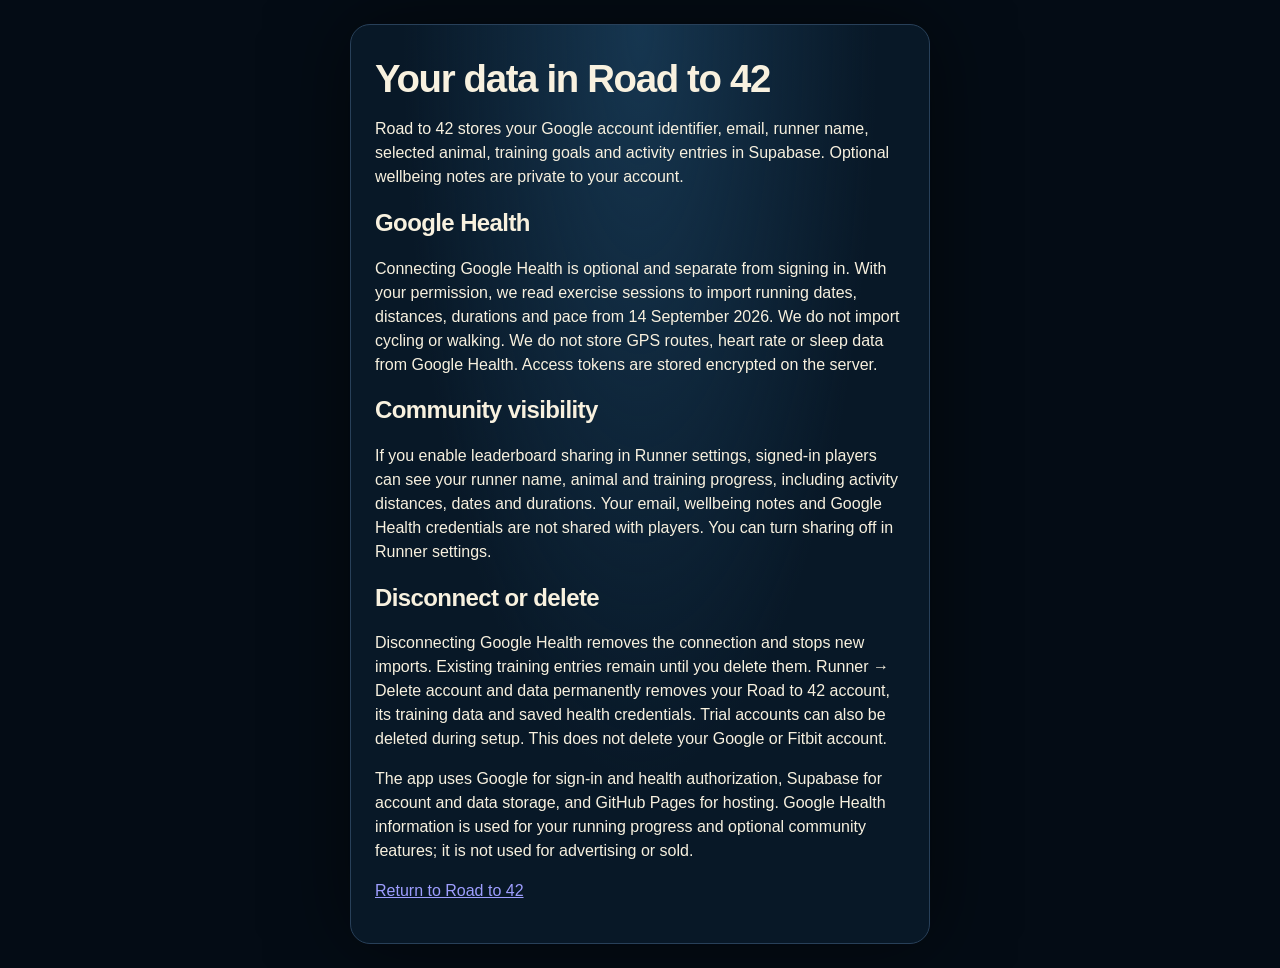
==== privacy.html @ 0b2d1c83 "Add Google Health running sync and consolidate runner setup, goals and mobile flows" ====
<!doctype html><html lang="en"><head><meta charset="utf-8"><meta name="viewport" content="width=device-width,initial-scale=1"><title>Privacy · Road to 42</title><link rel="stylesheet" href="theme.css?v=43"></head><body><main class="app" style="padding:24px"><h1>Your data in Road to 42</h1><p>Road to 42 stores your Google account identifier, email, runner name, selected animal, training goals and activity entries in Supabase. Optional wellbeing notes are private to your account.</p><h2>Google Health</h2><p>Connecting Google Health is optional and separate from signing in. With your permission, we read exercise sessions to import running dates, distances, durations and pace from 14 September 2026. We do not import cycling or walking. We do not store GPS routes, heart rate or sleep data from Google Health. Access tokens are stored encrypted on the server.</p><h2>Community visibility</h2><p>If you enable leaderboard sharing in Runner settings, signed-in players can see your runner name, animal and training progress, including activity distances, dates and durations. Your email, wellbeing notes and Google Health credentials are not shared with players. You can turn sharing off in Runner settings.</p><h2>Disconnect or delete</h2><p>Disconnecting Google Health removes the connection and stops new imports. Existing training entries remain until you delete them. Runner → Delete account and data permanently removes your Road to 42 account, its training data and saved health credentials. Trial accounts can also be deleted during setup. This does not delete your Google or Fitbit account.</p><p>The app uses Google for sign-in and health authorization, Supabase for account and data storage, and GitHub Pages for hosting. Google Health information is used for your running progress and optional community features; it is not used for advertising or sold.</p><p><a href="./">Return to Road to 42</a></p></main></body></html>
---- theme.css ----
html{min-height:100%;background:#040c15;-webkit-text-size-adjust:100%}
body{min-height:100svh;background:#040c15;-webkit-font-smoothing:antialiased;overscroll-behavior-y:none}
.app{min-height:100svh}
:root{color-scheme:dark;--ink:#f8f1df;--muted:#b1becb;--gold:#f1bd63;--line:#aa844a70;--surface:#102437;--base:#081827;--green:#78d59c;font-family:Inter,-apple-system,BlinkMacSystemFont,"Segoe UI",sans-serif;font-size:16px}*{box-sizing:border-box}body{margin:0;background:#040c15;color:var(--ink);line-height:1.5}button,input,select{font:inherit}button{cursor:pointer;color:inherit;touch-action:manipulation}button:disabled{opacity:.55;cursor:wait}button,input,select{ -webkit-tap-highlight-color:transparent}button:focus-visible,input:focus-visible,select:focus-visible{outline:3px solid var(--gold);outline-offset:4px}.hidden{display:none!important}.app{max-width:580px;margin:auto;min-height:100svh;background:radial-gradient(ellipse at top,#163650 0,transparent 58%),var(--base);box-shadow:0 0 80px #0008}.hero{aspect-ratio:1024/1220;background:url('road%20to%2042.png') center top/100% auto no-repeat;position:relative}.hero:after{content:"";position:absolute;inset:76% 0 0;background:linear-gradient(transparent,var(--base))}.setup{position:relative;padding:0 24px 36px;margin-top:-24px}#auth .setup{text-align:center;background:linear-gradient(transparent,var(--base) 20%)}.authBrand{display:flex;justify-content:center;align-items:center;gap:12px;margin-bottom:20px}.authBrand img,.brandIcon{border:1px solid var(--line);border-radius:12px;object-fit:contain}.authBrand img{width:48px;height:48px}.kicker,small{font-size:.75rem;letter-spacing:.09em;font-weight:750;color:var(--gold)}h1,h2,h3,p{overflow-wrap:anywhere}h1{font-size:clamp(1.8rem,6vw,2.4rem);line-height:1.15;margin:8px 0 12px;letter-spacing:-.035em}h2{line-height:1.15;letter-spacing:-.025em}h3{font-size:1.1rem;margin:0 0 12px}.sub{font-size:.9rem;color:var(--muted);line-height:1.55}.authHint{font-size:.8rem;color:var(--muted);margin:16px auto;max-width:300px}#auth .card{padding:0;border:0;background:none;box-shadow:none}.card{background:linear-gradient(135deg,#183149cc,#0a1929f5);border:1px solid var(--line);border-radius:12px;padding:20px;margin:14px 0;box-shadow:inset 0 1px #ffdc9b16,0 8px 22px #0002}.field{display:block;font-size:.8rem;letter-spacing:.025em;font-weight:700;color:#d3dbe3;margin:12px 0}.field input,.field select{display:block;width:100%;min-width:0;min-height:50px;background:#061321;border:1px solid #63809b88;border-radius:9px;color:var(--ink);padding:11px 12px;margin-top:7px;font-size:1rem;font-weight:500}.field input:focus,.field select:focus{border-color:var(--gold)}.field input::placeholder{color:#92a6b8}select option{background:var(--base)}.grid{display:grid;grid-template-columns:1fr 1fr;gap:12px}.cta{width:100%;min-height:52px;border:1px solid #ffdda0;border-radius:9px;background:linear-gradient(135deg,#fbd48b,#dea043);color:#132030;padding:14px;font-weight:800;margin-top:12px;box-shadow:0 4px 16px #0003}.cta:hover{filter:brightness(1.08)}.google{display:flex;align-items:center;justify-content:center;gap:14px;background:#fff;color:#202124;border:1px solid #dadce0;box-shadow:0 5px 24px #0005;border-radius:28px;font-weight:600}.google svg{flex:none}.top{padding:20px 18px 18px;display:flex;align-items:center;gap:12px}.brandIcon{width:48px;height:48px;flex:none}.top>div{min-width:0;flex:1}.top h2{margin:3px 0 0;font-size:1.3rem}.top small{font-size:.7rem}.top .cloud{display:none}.pill{border:1px solid var(--line);background:#122b40;border-radius:9px;padding:10px 12px;font-size:.875rem;font-weight:650;min-height:44px}.page{display:none;padding:0 18px 120px}.page.active{display:block}.homeCover{aspect-ratio:1024/1190;background:url('road%20to%2042.png') center top/100% auto no-repeat;border:1px solid var(--line);border-radius:12px 12px 0 0}.quickActions{display:grid;grid-template-columns:repeat(3,1fr);gap:8px;margin:-1px 0 20px}.quickActions button{border:1px solid var(--line);background:linear-gradient(#183247,#081827);font-weight:750;padding:12px 4px;color:var(--gold);font-size:.875rem;border-radius:0 0 10px 10px}.quickActions span{display:block;font-size:1.6rem;line-height:1.2;margin-bottom:5px}.dashhero{height:210px;border:1px solid var(--line);border-radius:12px;background:radial-gradient(ellipse at 95% 15%,#47698b80,transparent 70%),linear-gradient(120deg,#102435,#061321);position:relative;overflow:hidden}.dashhero:after{content:"";position:absolute;inset:0;background:linear-gradient(90deg,#07172b70,transparent)}.dashhero .heroAvatar{position:absolute;z-index:1;width:54%;height:98%;right:-1%;bottom:-3%;object-fit:contain;object-position:right bottom;filter:drop-shadow(0 12px 12px #0006);pointer-events:none}.heroText{position:relative;z-index:2;max-width:54%;padding:24px 0 20px 18px}.heroText b{display:block;font-size:1.45rem;line-height:1.2;margin:8px 0}.heroText>span{font-size:.9rem;color:#d3dbe3}.evolutionTag{margin-top:14px;display:block;font-size:.7rem;color:var(--gold);line-height:1.5;letter-spacing:.04em}.stats{display:grid;grid-template-columns:repeat(3,1fr);background:#102437;border:1px solid var(--line);border-radius:12px;overflow:hidden;margin:14px 0}.stats div{text-align:center;padding:16px 4px;border-right:1px solid var(--line)}.stats div:last-child{border:0}.stats b{display:block;font-size:1.4rem;color:var(--ink)}.stats span{display:block;font-size:.7rem;color:var(--muted);font-weight:700;letter-spacing:.03em;margin-top:4px}.xpTop{display:flex;justify-content:space-between;gap:12px;align-items:center;flex-wrap:wrap}.xpTop h3{margin:4px 0 0}.xpBig{font-size:1.4rem;font-weight:800;color:var(--gold)}#xpText{margin-bottom:0;font-size:.875rem;color:var(--muted)}.bar{height:10px;background:#030e18;border:1px solid #8098ad66;border-radius:10px;overflow:hidden;margin-top:16px}.bar i{display:block;height:100%;background:linear-gradient(90deg,#268252,#87dda1);border-radius:10px;transition:width .4s ease}.power{font-size:2rem;font-weight:800;color:var(--gold)}.power small{letter-spacing:0;color:var(--muted);font-size:.8rem}.gates{display:grid;grid-template-columns:1fr 1fr;gap:10px;margin-top:18px}.gate{background:#071725;border:1px solid #64809b44;border-radius:9px;padding:12px}.gate b{font-size:1.1rem}.gate span{display:block;font-size:.7rem;color:var(--muted);margin-top:4px;letter-spacing:.04em}.title{text-align:left;margin:14px 0 24px;padding-bottom:16px;border-bottom:1px solid var(--line)}.title h2{font-size:2rem;margin:7px 0}.title p{margin-bottom:0}.logtype{display:grid;grid-template-columns:repeat(3,1fr);gap:8px;margin-bottom:20px}.logtype button{border:1px solid #657e9880;background:#071725;border-radius:9px;padding:12px 4px;min-height:48px;font-size:.875rem;font-weight:600}.logtype button.on{background:linear-gradient(135deg,#fbd48b,#dea043);color:#102033;border-color:#ffdda0}.scale{display:grid;grid-template-columns:repeat(5,1fr);gap:8px;position:relative}.scale input{position:absolute;opacity:0;width:1px;height:1px}.scale label{display:grid;place-items:center;min-height:48px;border:1px solid #637f9b88;background:#071725;border-radius:9px;cursor:pointer;font-weight:650}.scale input:checked+label{background:var(--gold);color:#102033;border-color:#ffdda0}.scale input:focus-visible+label{outline:3px solid #fff;outline-offset:3px}.scaleHint{display:flex;justify-content:space-between;font-size:.8rem}.notice{background:#142d40;border:1px solid var(--gold);border-radius:9px;padding:14px;font-size:.9rem;margin-top:12px;overflow-wrap:anywhere}.activity,.rank,.account{display:flex;align-items:center;gap:12px}.activityMain,.rankBody{flex:1;min-width:0;overflow-wrap:anywhere}.delete{border:1px solid #a8707588;background:#34232c;color:#ffbfc2;border-radius:8px;padding:10px;font-size:.75rem;font-weight:700;min-height:44px}.nav{position:fixed;bottom:0;left:50%;transform:translateX(-50%);width:min(580px,100%);display:grid;grid-template-columns:repeat(5,minmax(0,1fr));background:#081827f5;border-top:1px solid #c39b5c;padding:10px 6px calc(10px + env(safe-area-inset-bottom));z-index:5;backdrop-filter:blur(18px);box-shadow:0 -8px 30px #0004}.nav button{border:0;background:transparent;color:#c1c9d2;font-size:1.4rem;min-height:48px;padding:4px 1px;border-radius:8px}.nav button.active{color:var(--gold);background:linear-gradient(#f1bd6318,#f1bd6308);box-shadow:inset 0 -2px var(--gold)}.nav span{display:block;font-size:.7rem;font-weight:650;margin-top:3px}.rankNo{width:26px;height:32px;display:grid;place-items:center;color:var(--gold);font-weight:800;flex:none}.rankScore{text-align:right}.rankScore b{display:block;font-size:1.4rem;color:var(--gold)}.rankScore small{font-size:.65rem;color:var(--muted)}.rank h3{font-size:1rem}.rank .sub{font-size:.8rem}.avatar{width:72px;height:80px;border-radius:12px;object-fit:contain;background:#071725;flex:none}.rankAvatar{width:52px;height:64px;object-fit:contain;flex:none}.menu button{width:100%;border:0;background:none;padding:6px 2px;text-align:left;font-weight:650;min-height:44px}.cloud{color:var(--green);font-size:.75rem}.characterIntro{display:flex;align-items:center;justify-content:space-between;gap:12px;margin-bottom:16px}.characterIntro h3{margin:3px 0 0}.characterIntro .sub{font-size:.8rem;max-width:125px;text-align:right}.characterGrid{display:grid;grid-template-columns:repeat(4,minmax(0,1fr));gap:8px}.characterChoice{appearance:none;border:1px solid #49658080;background:linear-gradient(#17334b,#091927);border-radius:10px;padding:5px 2px 9px;font-size:.8rem;font-weight:650;min-width:0}.characterChoice img{display:block;width:100%;aspect-ratio:1;object-fit:contain}.characterChoice.selected{border:2px solid var(--gold);padding:4px 1px 8px;background:radial-gradient(ellipse at center,#8d672e66,#102437);color:#ffdc9b;box-shadow:0 0 0 2px #e9a44318}.pickerStatus{margin:10px 0 0;color:var(--green);font-size:.8rem;min-height:20px}.emptyState{padding:30px 22px;text-align:center}.account>div{min-width:0;overflow-wrap:anywhere}#profile .hero{aspect-ratio:2/1;background-position:center 31%}#profile .setup{margin-top:0}#profile .setup>.kicker{margin-top:12px}
@media(min-width:760px){body{padding:24px 0}.app{border:1px solid #284059;border-radius:20px;overflow:hidden}.nav{border-left:1px solid #284059;border-right:1px solid #284059}.hero{max-height:620px}#auth .setup{padding-bottom:50px}}
@media(max-width:360px){.page{padding-left:12px;padding-right:12px}.card{padding:14px}.setup{padding-left:16px;padding-right:16px}.top{gap:8px;padding-left:12px;padding-right:12px}.top small{font-size:.65rem}.characterGrid{gap:5px}.rank{gap:7px}.rankAvatar{width:40px}.rankNo{width:20px}.heroText b{font-size:1.2rem}.stats span{font-size:.65rem}.nav span{font-size:.65rem}}
@media(prefers-reduced-motion:reduce){*{scroll-behavior:auto!important;transition:none!important}}

.uiIcon{display:inline-block;width:24px;height:24px;vertical-align:middle}.nav .uiIcon{display:block;margin:0 auto}.quickActions .uiIcon{width:28px;height:28px}
.profileSetupHead{display:flex;align-items:end;justify-content:space-between;gap:16px;margin-top:12px}.profileSetupHead h1{margin-bottom:6px}.profileSetupHead .sub{margin:0;max-width:320px}.setupAvatar{width:88px;height:108px;object-fit:contain;filter:drop-shadow(0 10px 8px #0007);flex:none}.textButton{display:block;margin:18px auto 0;border:0;background:none;color:var(--muted);font-size:.82rem;text-decoration:underline;text-underline-offset:3px;padding:10px}.accountHero{position:relative;min-height:116px;padding-right:56px;background:linear-gradient(135deg,#183c52,#0b1b2b)}.accountHome{position:absolute;right:14px;top:14px;width:40px;height:40px;border:1px solid var(--line);border-radius:10px;background:#17344a;color:var(--gold);font-size:1.35rem}.runnerIdentity{background:linear-gradient(135deg,#183149,#0a1929)}.lockBadge{border:1px solid #78d59c66;border-radius:999px;padding:5px 8px;color:var(--green);font-size:.65rem;letter-spacing:.07em;font-weight:800}.runnerIdentityBody{display:flex;gap:14px;align-items:center;border-top:1px solid #aa844a40;padding-top:14px}.runnerProfileAvatar{width:82px;height:88px;object-fit:contain;background:#071725;border-radius:12px;flex:none}.runnerIdentityBody .pickerStatus{margin:0 0 5px}.runnerIdentityBody .sub{margin:0;font-size:.8rem}.profileActions{margin-top:12px}.logoutButton{color:#ffbfc2!important}.logoutButton:hover{background:#34232c!important;border-radius:8px}
.xpDistance{margin:10px 0 0;padding:10px 12px;border:1px solid #f1bd6366;border-radius:8px;background:#f1bd6312;color:var(--gold);font-size:.86rem;font-weight:750}
.sectionHeading{display:flex;align-items:flex-start;justify-content:space-between;gap:12px}.sectionHeading h3{margin:4px 0 0}.sectionValue{color:var(--gold);font-weight:800;white-space:nowrap}.journeyMap{display:grid;grid-template-columns:repeat(5,1fr);gap:5px;position:relative;margin:20px 0 12px}.journeyMap:before{content:"";position:absolute;left:7%;right:7%;top:12px;height:3px;background:#375066;z-index:0}.journeyStop{position:relative;z-index:1;text-align:center;color:var(--muted);font-size:.65rem}.journeyDot{width:27px;height:27px;display:grid;place-items:center;margin:0 auto 6px;border:2px solid #4d6980;border-radius:50%;background:#071725;color:#8398a8;font-size:.75rem;font-weight:800}.journeyStop.done .journeyDot{border-color:var(--green);background:#174833;color:#d6ffe4}.journeyStop.current .journeyDot{border-color:var(--gold);background:var(--gold);color:#102033;box-shadow:0 0 0 4px #f1bd6330}.journeyStop.current,.journeyStop.done{color:var(--ink)}.rewardGrid{display:grid;grid-template-columns:repeat(3,1fr);gap:8px;margin-top:14px}.reward{min-height:86px;padding:10px 6px;text-align:center;background:#071725;border:1px solid #64809b44;border-radius:9px;color:#71889a}.reward.unlocked{border-color:#f1bd6366;color:var(--gold);background:linear-gradient(145deg,#3e321c,#0b1d2b)}.rewardIcon{display:block;font-size:1.55rem;line-height:1.1;margin-bottom:6px;filter:grayscale(1)}.reward.unlocked .rewardIcon{filter:none}.reward span{display:block;font-size:.68rem;font-weight:750;line-height:1.2}.streakCard{background:linear-gradient(135deg,#183b45,#0a1929)}.challengeCard{border-color:#f1bd6366}.challengeBar{height:10px;background:#030e18;border:1px solid #8098ad66;border-radius:10px;overflow:hidden;margin-top:16px}.challengeBar i{display:block;height:100%;width:0;background:linear-gradient(90deg,#268252,#f1bd63);border-radius:10px;transition:width .4s ease}.challengeMeta{display:flex;justify-content:space-between;gap:8px;margin-top:8px;color:var(--muted);font-size:.78rem}.challengeMeta span:last-child{color:var(--gold);font-weight:750}.runCelebration{border-color:var(--green);background:linear-gradient(135deg,#174833,#0b1d2b);color:#d6ffe4}.runCelebration strong{color:#f1bd63}.weeklyRank{margin-top:10px;padding:10px 12px;border-radius:9px;background:#071725;border:1px solid #64809b44}.weeklyRank b{color:var(--gold)}
.readinessCard{border-color:#78d59c66;background:linear-gradient(135deg,#173d3f,#0a1929)}
.deleteAccountButton{color:#ff8f95!important;border-top:1px solid #72434b!important;margin-top:6px!important;padding-top:14px!important}.modalOverlay{position:fixed;inset:0;z-index:30;display:grid;place-items:center;padding:20px;background:#020811dc;backdrop-filter:blur(10px);overflow-y:auto}.modalCard{width:min(500px,100%);max-height:calc(100svh - 40px);overflow-y:auto;border:1px solid var(--line);border-radius:16px;padding:24px;background:linear-gradient(145deg,#183149,#071725);box-shadow:0 22px 70px #000b}.modalCard h2{margin:7px 0 10px}.goalComparison{display:grid;grid-template-columns:1fr 1fr;gap:10px;margin:18px 0}.goalComparison span{padding:13px;border:1px solid #64809b55;border-radius:10px;background:#061321;color:var(--muted);font-size:.75rem}.goalComparison strong{display:block;margin-top:3px;color:var(--ink);font-size:1.25rem}.goalComparison span:last-child strong{color:var(--gold)}.secondaryButton,.dangerButton{width:100%;min-height:48px;margin-top:10px;border-radius:9px;padding:12px;font-weight:750}.secondaryButton{border:1px solid #64809b88;background:#0b2032;color:var(--ink)}.dangerButton{border:1px solid #ff9ca1;background:#7b2631;color:#fff}.dangerButton:disabled{opacity:.45}.dangerModal{border-color:#a4545d}.dangerModal small{color:#ff9ca1}.modalFootnote{margin:14px 0 0;color:var(--muted);font-size:.75rem;line-height:1.45}


/* One document scroll surface on mobile; hidden tabs never consume height. */
html{height:auto;min-height:100%;overflow-x:clip;overflow-y:auto}
body{height:auto;min-height:100svh;overflow:visible;overscroll-behavior-y:auto;touch-action:auto}
.app{height:auto;min-height:100svh;overflow:visible}
main{height:auto;min-height:0;overflow:visible}
.page{height:auto;min-height:0;overflow:visible;padding-bottom:calc(110px + env(safe-area-inset-bottom))}
.grid>*{min-width:0}.field input[type=date]{min-width:0;max-width:100%;appearance:none;-webkit-appearance:none}
.top{padding-top:calc(16px + env(safe-area-inset-top))}
.checkLabel{display:flex;align-items:flex-start;gap:10px;font-size:.875rem;color:var(--muted);margin:16px 0}.checkLabel input{width:20px;height:20px;flex:none;accent-color:var(--gold)}
.wellbeing{margin:16px 0}.wellbeing summary{cursor:pointer;min-height:48px;padding:12px 0;color:var(--gold)}
.rewardGrid .reward{cursor:pointer;width:100%;font:inherit}.reward:focus-visible{outline:2px solid var(--gold)}
.healthReview{padding:14px 0;border-top:1px solid var(--line)}.healthReview select{width:100%;min-height:48px;background:var(--base);color:var(--ink)}
.sectionHeading{flex-wrap:wrap}.sectionValue{white-space:normal}
#auth .hero{max-height:45svh;background-size:cover;background-position:center 32%}
#profile .hero{max-height:160px;background-size:cover}
.modalOverlay{overscroll-behavior:contain}.modalCard{max-height:calc(100dvh - 40px)}
@media(max-width:380px){.characterGrid{grid-template-columns:repeat(2,minmax(0,1fr))}.characterChoice img{max-height:100px}.grid{grid-template-columns:1fr}.page{padding-inline:12px}}
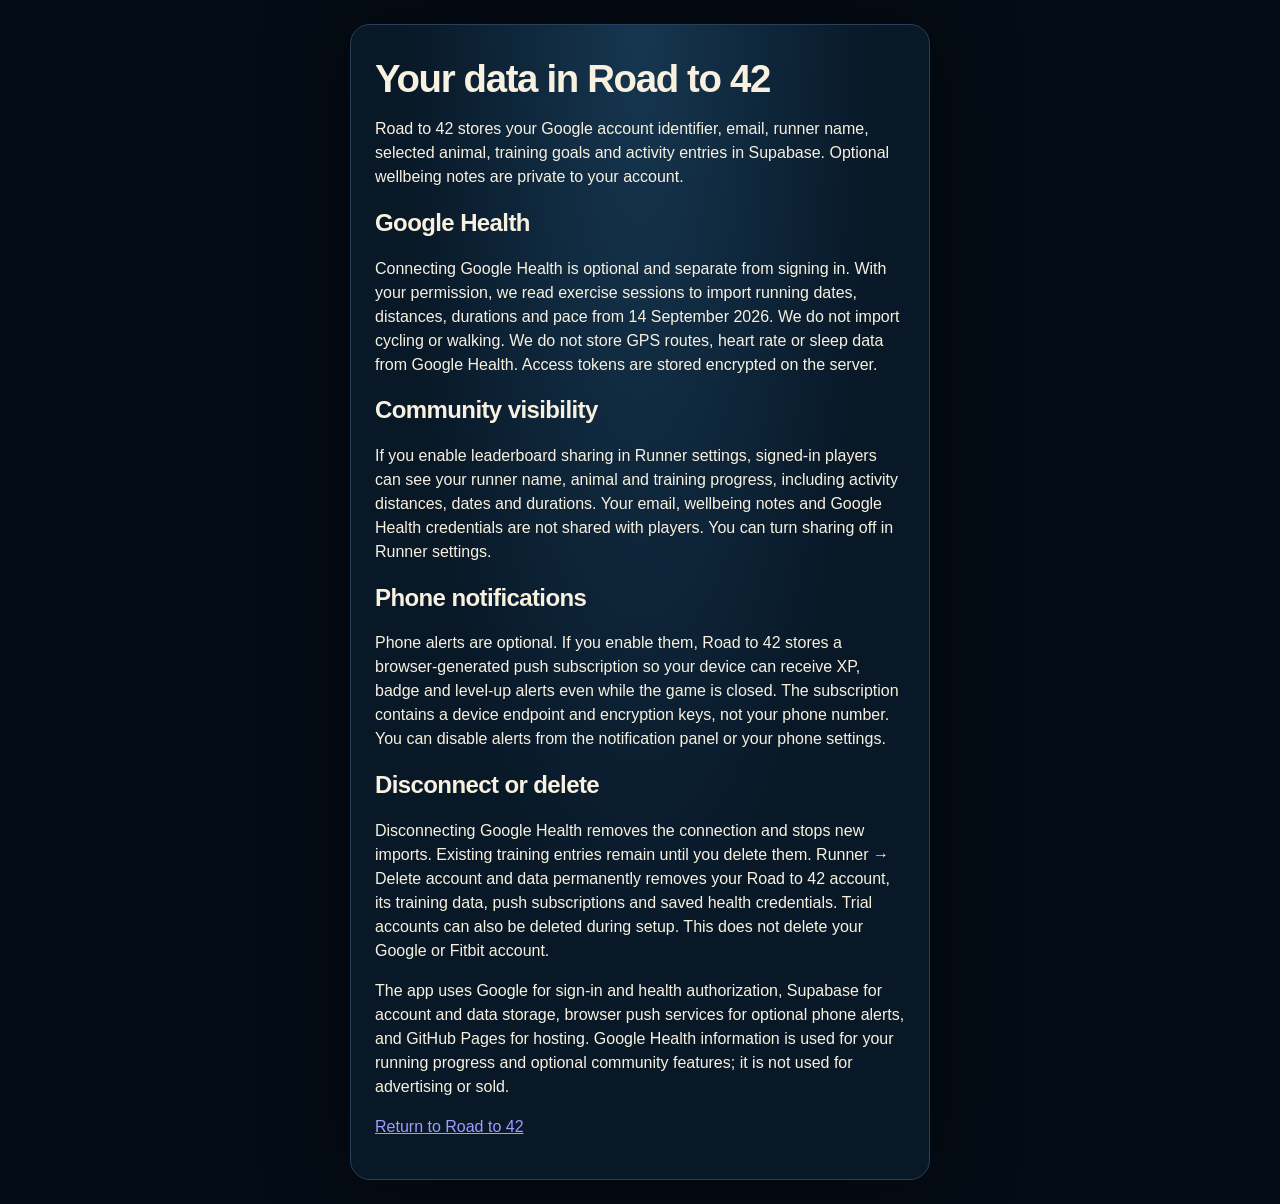
==== commit 5ff416ed: "Add secure Android and iPhone push notifications" ====
--- a/privacy.html
+++ b/privacy.html
@@ -1 +1 @@
-<!doctype html><html lang="en"><head><meta charset="utf-8"><meta name="viewport" content="width=device-width,initial-scale=1"><title>Privacy · Road to 42</title><link rel="stylesheet" href="theme.css?v=43"></head><body><main class="app" style="padding:24px"><h1>Your data in Road to 42</h1><p>Road to 42 stores your Google account identifier, email, runner name, selected animal, training goals and activity entries in Supabase. Optional wellbeing notes are private to your account.</p><h2>Google Health</h2><p>Connecting Google Health is optional and separate from signing in. With your permission, we read exercise sessions to import running dates, distances, durations and pace from 14 September 2026. We do not import cycling or walking. We do not store GPS routes, heart rate or sleep data from Google Health. Access tokens are stored encrypted on the server.</p><h2>Community visibility</h2><p>If you enable leaderboard sharing in Runner settings, signed-in players can see your runner name, animal and training progress, including activity distances, dates and durations. Your email, wellbeing notes and Google Health credentials are not shared with players. You can turn sharing off in Runner settings.</p><h2>Disconnect or delete</h2><p>Disconnecting Google Health removes the connection and stops new imports. Existing training entries remain until you delete them. Runner → Delete account and data permanently removes your Road to 42 account, its training data and saved health credentials. Trial accounts can also be deleted during setup. This does not delete your Google or Fitbit account.</p><p>The app uses Google for sign-in and health authorization, Supabase for account and data storage, and GitHub Pages for hosting. Google Health information is used for your running progress and optional community features; it is not used for advertising or sold.</p><p><a href="./">Return to Road to 42</a></p></main></body></html>
+<!doctype html><html lang="en"><head><meta charset="utf-8"><meta name="viewport" content="width=device-width,initial-scale=1"><title>Privacy · Road to 42</title><link rel="stylesheet" href="theme.css?v=44"></head><body><main class="app" style="padding:24px"><h1>Your data in Road to 42</h1><p>Road to 42 stores your Google account identifier, email, runner name, selected animal, training goals and activity entries in Supabase. Optional wellbeing notes are private to your account.</p><h2>Google Health</h2><p>Connecting Google Health is optional and separate from signing in. With your permission, we read exercise sessions to import running dates, distances, durations and pace from 14 September 2026. We do not import cycling or walking. We do not store GPS routes, heart rate or sleep data from Google Health. Access tokens are stored encrypted on the server.</p><h2>Community visibility</h2><p>If you enable leaderboard sharing in Runner settings, signed-in players can see your runner name, animal and training progress, including activity distances, dates and durations. Your email, wellbeing notes and Google Health credentials are not shared with players. You can turn sharing off in Runner settings.</p><h2>Phone notifications</h2><p>Phone alerts are optional. If you enable them, Road to 42 stores a browser-generated push subscription so your device can receive XP, badge and level-up alerts even while the game is closed. The subscription contains a device endpoint and encryption keys, not your phone number. You can disable alerts from the notification panel or your phone settings.</p><h2>Disconnect or delete</h2><p>Disconnecting Google Health removes the connection and stops new imports. Existing training entries remain until you delete them. Runner → Delete account and data permanently removes your Road to 42 account, its training data, push subscriptions and saved health credentials. Trial accounts can also be deleted during setup. This does not delete your Google or Fitbit account.</p><p>The app uses Google for sign-in and health authorization, Supabase for account and data storage, browser push services for optional phone alerts, and GitHub Pages for hosting. Google Health information is used for your running progress and optional community features; it is not used for advertising or sold.</p><p><a href="./">Return to Road to 42</a></p></main></body></html>
--- a/theme.css
+++ b/theme.css
@@ -25,9 +25,12 @@
 .checkLabel{display:flex;align-items:flex-start;gap:10px;font-size:.875rem;color:var(--muted);margin:16px 0}.checkLabel input{width:20px;height:20px;flex:none;accent-color:var(--gold)}
 .wellbeing{margin:16px 0}.wellbeing summary{cursor:pointer;min-height:48px;padding:12px 0;color:var(--gold)}
 .rewardGrid .reward{cursor:pointer;width:100%;font:inherit}.reward:focus-visible{outline:2px solid var(--gold)}
+.top{gap:8px}.top>div{flex:1;min-width:0}.notificationButton{position:relative;width:44px;height:44px;flex:none;border:1px solid var(--line);border-radius:11px;background:#102437;color:var(--gold);font-size:1.15rem}.notificationCount{position:absolute;right:-5px;top:-6px;min-width:20px;height:20px;padding:0 5px;display:grid;place-items:center;border-radius:12px;background:#e8584f;color:#fff;font-size:.68rem;font-weight:850;border:2px solid #07172b}.modalHeading{display:flex;align-items:flex-start;justify-content:space-between;gap:12px}.modalHeading h2{margin:4px 0 12px}.modalClose{width:44px;height:44px;border:0;background:#071725;color:var(--ink);border-radius:10px;font-size:1.8rem}.notificationModalCard{max-height:min(720px,88vh);display:flex;flex-direction:column}.notificationList{overflow:auto;display:grid;gap:8px;margin:4px 0 14px;overscroll-behavior:contain}.notificationItem{display:grid;grid-template-columns:42px 1fr;gap:10px;padding:12px;border:1px solid #64809b44;border-radius:10px;background:#071725}.notificationItem.unread{border-color:#f1bd6388;background:linear-gradient(135deg,#312a1d,#071725)}.notificationIcon{width:42px;height:42px;display:grid;place-items:center;border-radius:50%;background:#17334b;font-size:1.25rem}.notificationItem b{display:block;margin-bottom:3px}.notificationItem time{display:block;color:var(--muted);font-size:.7rem;margin-top:5px}.notificationEmpty{text-align:center;padding:30px 12px;color:var(--muted)}.notificationToast{position:fixed;top:calc(82px + env(safe-area-inset-top));left:50%;transform:translateX(-50%);z-index:30;width:min(520px,calc(100% - 28px));padding:14px 16px;border:1px solid var(--gold);border-radius:12px;background:#102437ee;box-shadow:0 16px 45px #0009;backdrop-filter:blur(12px);font-weight:750}.evolutionOverlay{position:fixed;inset:0;z-index:50;display:grid;place-items:center;padding:22px;background:radial-gradient(circle at 50% 46%,#39617e,#07172b 68%);overflow:hidden}.evolutionOverlay.hidden{display:none}.evolutionSky{position:absolute;inset:-40%;background:conic-gradient(from 0deg,transparent,#f8d88a55,transparent 12%,#73dba055,transparent 24%);animation:evolutionSpin 7s linear infinite}.evolutionContent{position:relative;z-index:1;width:min(480px,100%);text-align:center}.evolutionContent>small{color:var(--gold);font-weight:850;letter-spacing:.18em}.evolutionContent h2{font-size:clamp(1.8rem,8vw,2.8rem);margin:8px 0}.evolutionContent p{color:#d6e1ea}.evolutionStage{height:min(47vh,390px);position:relative;display:grid;place-items:center;margin:4px 0}.evolutionAvatar{position:absolute;width:88%;height:100%;object-fit:contain;filter:drop-shadow(0 18px 25px #0008)}.evolutionOld{animation:evolutionOld 3.2s ease forwards}.evolutionNew{opacity:0;animation:evolutionNew 3.2s ease forwards}.evolutionBurst{width:32%;aspect-ratio:1;border-radius:50%;background:#fff;box-shadow:0 0 45px 25px #fff,0 0 120px 65px #f1bd63;animation:evolutionBurst 3.2s ease forwards}.evolutionContent h3{color:var(--gold);font-size:1.35rem;margin:0}.evolutionContent .cta{margin-top:16px}.evolutionOverlay:not(.revealed) #finishEvolution{visibility:hidden}.evolutionOverlay.revealed #finishEvolution{animation:fadeUp .5s ease both}.evolutionOverlay.revealed .evolutionOld{opacity:0}.evolutionOverlay.revealed .evolutionNew{opacity:1}@keyframes evolutionSpin{to{transform:rotate(360deg)}}@keyframes evolutionOld{0%,48%{opacity:1;transform:scale(1)}68%,100%{opacity:0;transform:scale(.72);filter:brightness(5) drop-shadow(0 0 30px #fff)}}@keyframes evolutionNew{0%,58%{opacity:0;transform:scale(.65);filter:brightness(5)}78%,100%{opacity:1;transform:scale(1);filter:drop-shadow(0 18px 25px #0008)}}@keyframes evolutionBurst{0%,38%{transform:scale(.25);opacity:.25}68%{transform:scale(1.5);opacity:1}100%{transform:scale(.7);opacity:.15}}@keyframes fadeUp{from{opacity:0;transform:translateY(10px)}}@media (prefers-reduced-motion:reduce){.evolutionSky,.evolutionAvatar,.evolutionBurst{animation:none}.evolutionOld{opacity:0}.evolutionNew{opacity:1}}
+.pushControls{display:grid;grid-template-columns:1fr auto;align-items:center;gap:12px;padding:12px;margin:0 0 12px;border:1px solid #f1bd6355;border-radius:10px;background:#071725}.pushControls strong{color:var(--gold)}.pushControls p{margin:3px 0 0}.pushControls .secondaryButton{width:auto;min-width:134px;margin:0}.pushControls.enabled{border-color:#78d59c88;background:linear-gradient(135deg,#173d3f,#071725)}
 .healthReview{padding:14px 0;border-top:1px solid var(--line)}.healthReview select{width:100%;min-height:48px;background:var(--base);color:var(--ink)}
 .sectionHeading{flex-wrap:wrap}.sectionValue{white-space:normal}
 #auth .hero{max-height:45svh;background-size:cover;background-position:center 32%}
 #profile .hero{max-height:160px;background-size:cover}
 .modalOverlay{overscroll-behavior:contain}.modalCard{max-height:calc(100dvh - 40px)}
 @media(max-width:380px){.characterGrid{grid-template-columns:repeat(2,minmax(0,1fr))}.characterChoice img{max-height:100px}.grid{grid-template-columns:1fr}.page{padding-inline:12px}}
+@media(max-width:430px){.pushControls{grid-template-columns:1fr}.pushControls .secondaryButton{width:100%}}
